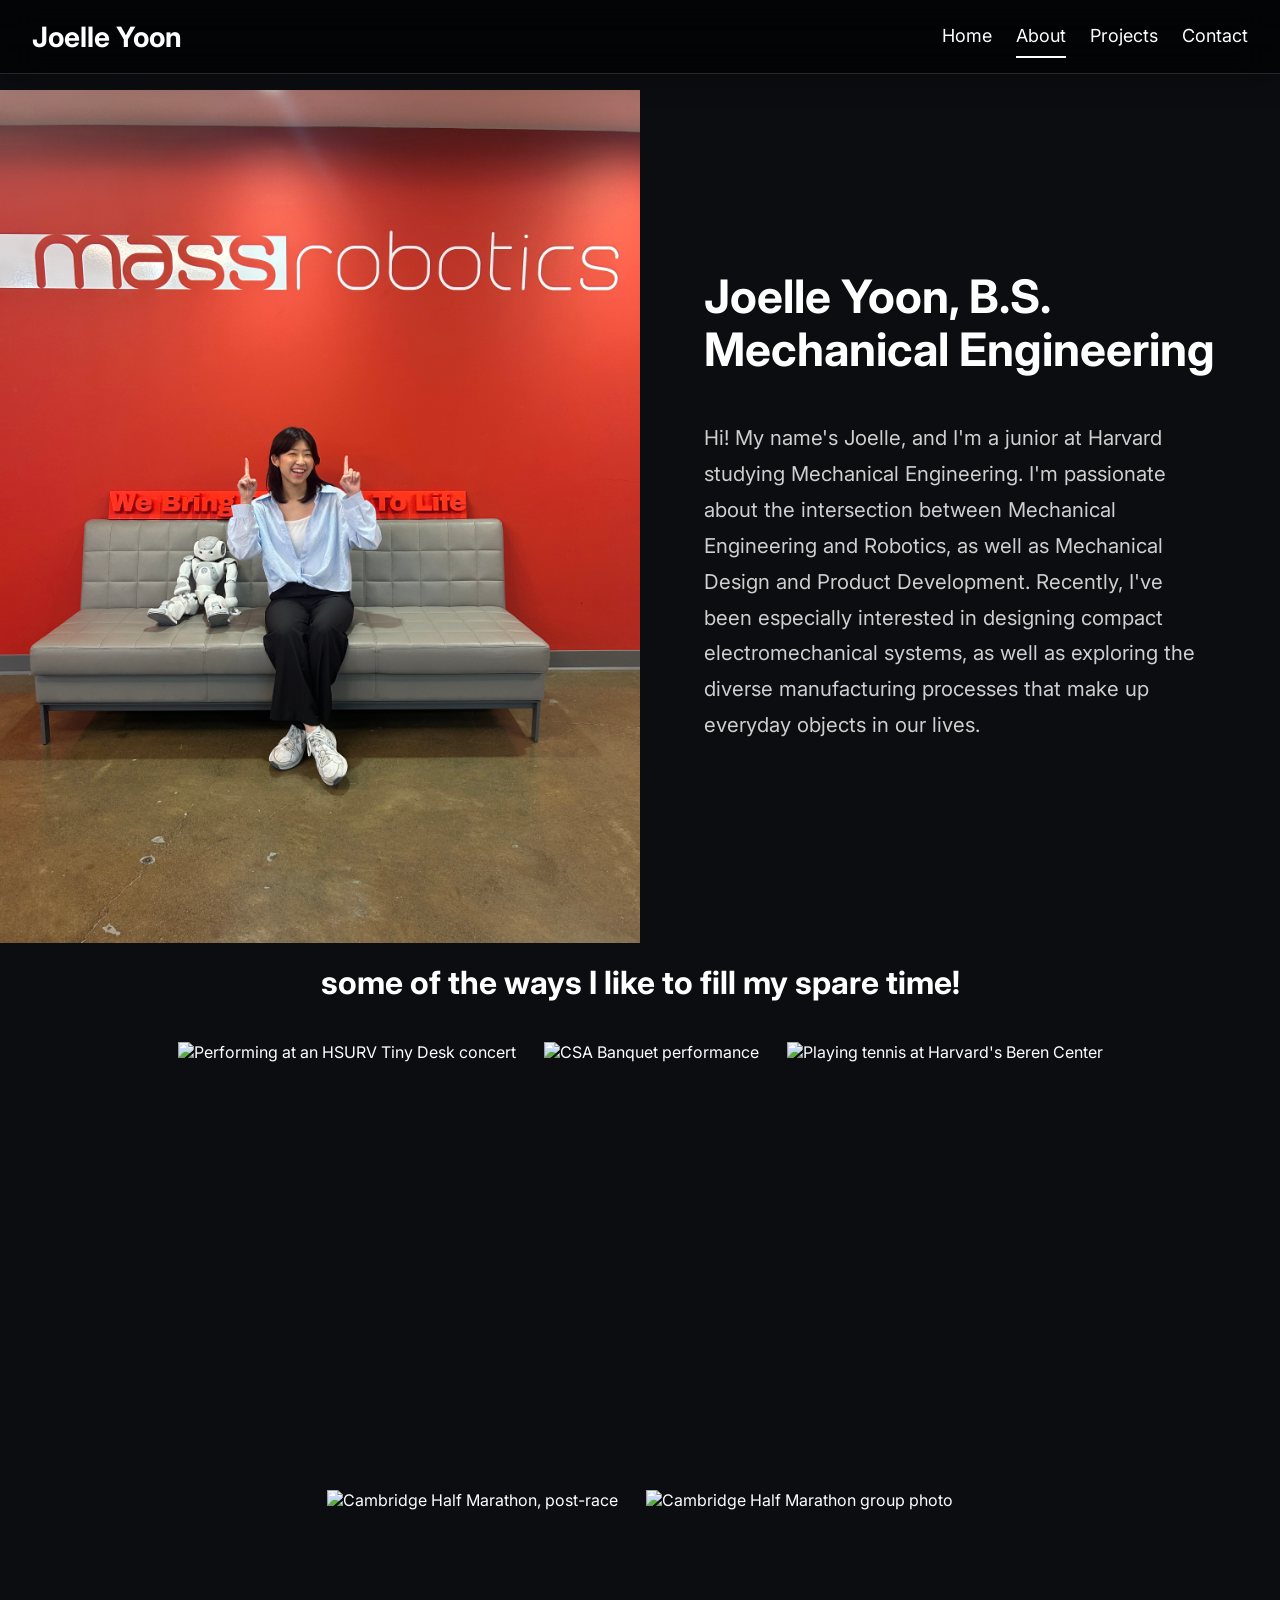
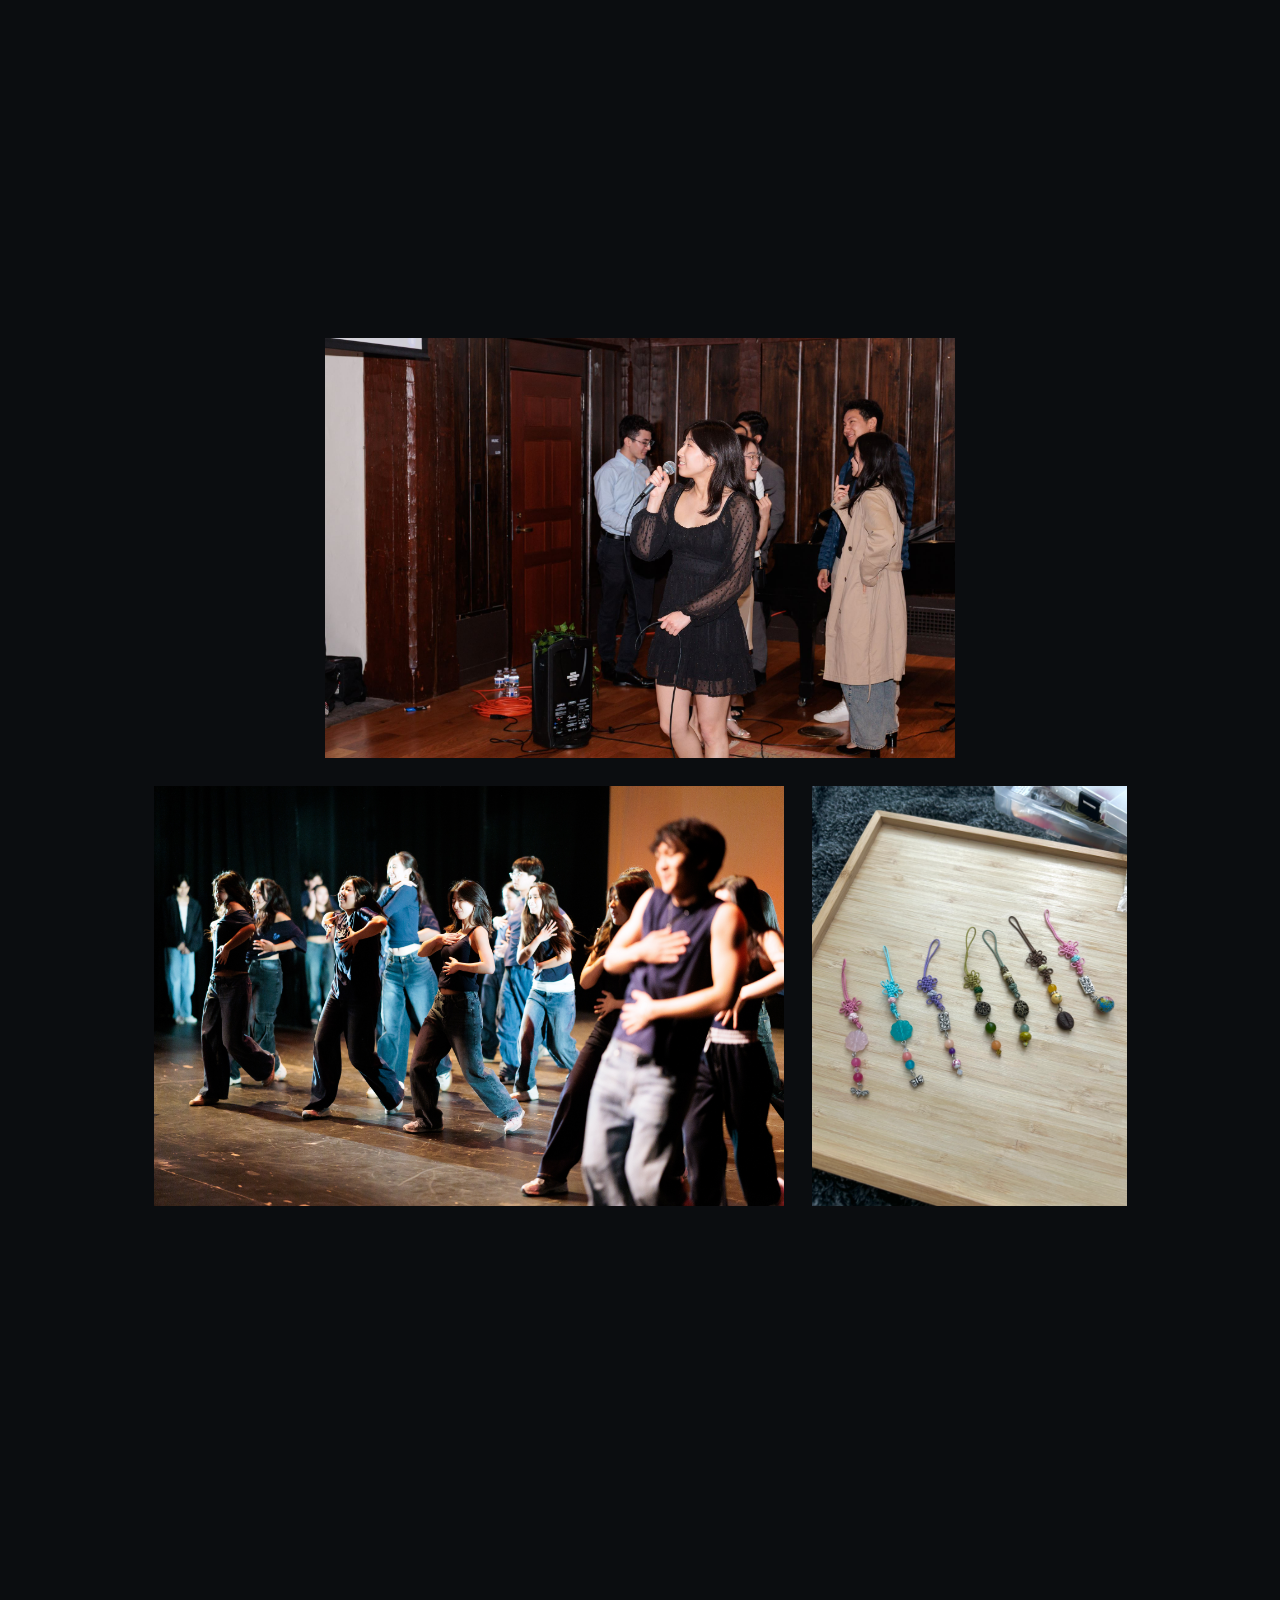
==== about.html @ 2a7a7ce9 "Updated index and about pages" ====
<!DOCTYPE html>
<html lang="en">

<head>
  <meta charset="UTF-8">
  <!-- Adjusts sizing for mobile devices -->
  <meta name="viewport" content="width=device-width, initial-scale=1.0"> 
  <title>Joelle Yoon | About</title>
  <link rel="stylesheet" href="css/styles.css">

  <link rel="preconnect" href="https://fonts.googleapis.com">
  <link rel="preconnect" href="https://fonts.gstatic.com" crossorigin>
  <link href="https://fonts.googleapis.com/css2?family=Inter:wght@100..900&display=swap" rel="stylesheet">
</head>


<body>

    <header>
        <div class="logo">
            <a href="index.html">Joelle Yoon</a>
        </div>

        <nav>
            <a href="index.html">Home</a>
            <a href="about.html" class = "active">About</a>
            <a href="projects.html">Projects</a>
            <a href="contact.html">Contact</a>
        </nav>
    </header>


    <div class="about-container">

        <img src="images/internship.jpg" alt="Profile Picture" class="profile-pic">

        <div class="about-text">
            <h1>Joelle Yoon, B.S. Mechanical Engineering</h1>
            <p>
                Hi! My name's Joelle, and I'm a junior at Harvard studying Mechanical Engineering. 
                I'm passionate about the intersection between Mechanical Engineering and Robotics, 
                as well as Mechanical Design and Product Development. 
                Recently, I've been especially interested in designing compact electromechanical systems, 
                as well as exploring the diverse manufacturing processes 
                that make up everyday objects in our lives.
            </p>
        </div>

    </div>

    <section class="hobbies">

        <div class="hobbies-container">

            <h2 class="hobbies-heading">some of the ways I like to fill my spare time!</h2>

            <div class="hobby-gallery">
                <figure class="hobby-photo">
                    <img src="images/hobbies/tinydesk2.JPEG" alt="Performing at an HSURV Tiny Desk concert">
                    <figcaption>organizing & performing at the 2025 HSURV Tiny Desk concert!</figcaption>
                </figure>
                <figure class="hobby-photo">
                    <img src="images/hobbies/csabanquet.JPEG" alt="CSA Banquet performance">
                    <figcaption>singing a duet at the 2026 CSA Banquet!</figcaption>
                </figure>
                <figure class="hobby-photo">
                    <img src="images/hobbies/tennis1.jpg" alt="Playing tennis at Harvard's Beren Center">
                    <figcaption>playing tennis at harvard's beren center!</figcaption>
                </figure>
                <figure class="hobby-photo">
                    <img src="images/hobbies/cambridgehalf1.jpg" alt="Cambridge Half Marathon, post-race">
                    <figcaption>2025 Cambridge Half Marathon!</figcaption>
                </figure>
                <figure class="hobby-photo">
                    <img src="images/hobbies/cambridgehalf2.jpg" alt="Cambridge Half Marathon group photo">
                    <figcaption>2025 Cambridge Half Marathon - post race with friends :)</figcaption>
                </figure>
                <figure class="hobby-photo">
                    <img src="images/hobbies/singing_2026.JPG" alt="Singing at a friend's birthday party!">
                    <figcaption>late night karaoke!</figcaption>
                </figure>
                <figure class="hobby-photo">
                    <img src="images/hobbies/aadt_spring_2026.JPG" alt="Harvard AADT Spring 2026 Showcase!">
                    <figcaption>getting my groove on at Harvard's Spring 2026 AADT Showcase!</figcaption>
                </figure>
                <figure class="hobby-photo">
                    <img src="images/hobbies/maedeup.jpg" alt="Korean traditional knot (maedeup) keychains">
                    <figcaption>korean knot (maedeup) keychains with mom &lt;3</figcaption>
                </figure>
                <figure class="hobby-photo">
                    <img src="images/hobbies/whimseas_demo.jpg" alt="Cam and follower demo for WHIMSEAS at Harvard Fall 2026 Club Fair!">
                    <figcaption>cam-and-follower demo for WHIMSEAS for Harvard's 2026 Club Fair!</figcaption>
                </figure>
            </div>

        </div>

    </section>


    <div id="hobby-lightbox" class="hobby-lightbox">
        <span class="hobby-lightbox-close">&times;</span>

        <img id="hobby-lightbox-img" src="" alt="">
    </div>

    <script src="js/about.js"></script>

    <script>
        // Scroll-reveal for hobby gallery photos (fades/slides in as they enter view)
        document.addEventListener("DOMContentLoaded", function () {
            var photos = document.querySelectorAll(".hobby-gallery img");

            if (!("IntersectionObserver" in window)) {
                photos.forEach(function (img) { img.classList.add("in-view"); });
                return;
            }

            var observer = new IntersectionObserver(function (entries, obs) {
                entries.forEach(function (entry) {
                    if (entry.isIntersecting) {
                        entry.target.classList.add("in-view");
                        obs.unobserve(entry.target);
                    }
                });
            }, { threshold: 0.15 });

            photos.forEach(function (img) { observer.observe(img); });
        });
    </script>

</body>

</html>
---- css/styles.css ----
/* =========================================
   GLOBAL
========================================= */

* {
    box-sizing: border-box;
}


/* body {
    margin: 0;
    background-color: black;
    color:white;  
    font-family: "Inter", sans-serif;
} */

body {
  margin: 0;
  background-color: #0b0d10;
  color: white;
  font-family: "Inter", sans-serif;
}

/* =========================================
   HEADER
========================================= */

main {
    padding-top: 90px;
}

/* old header {
    position: fixed;
    top: 0;
    left: 0;

    width: 100%;

    display: flex;
    justify-content: space-between;
    align-items: center;

    background-color: #333;
    
    padding: 15px 32px;

    z-index: 1000;
    transition: transform 0.3s ease;
} */

header {
    position: fixed;
    top: 0;
    left: 0;
    width: 100%;

    display: flex;
    justify-content: space-between;
    align-items: center;

    padding: 15px 32px;

    background: rgba(0, 0, 0, 0.68);
    border-bottom: 1px solid rgba(255, 255, 255, 0.14);

    backdrop-filter: blur(18px) saturate(140%);
    -webkit-backdrop-filter: blur(18px) saturate(140%);

    box-shadow: 0 8px 28px rgba(0, 0, 0, 0.22); 

    z-index: 1000;
    transition: transform 0.3s ease;
}

header.hide {
    transform: translateY(-100%);
}

.logo {
    flex-shrink: 0;
}

.logo a {
    color: white;
    text-decoration: none;
    font-size: 28px;
    font-weight: bold;
}

nav {
    display: flex;
    /* gap: 30px; */
    gap: 24px;
    flex-wrap: nowrap;
}

nav a {
    color: white;
    text-decoration: none;
    font-size: 18px;

    padding: 10px 0;
    border-bottom: 2px solid transparent;
    transition: border-color 0.3s;

    white-space: nowrap; /* prevents text from wrapping to the next line */
}

nav a:hover {
    border-bottom-color: #66ccff
}

nav a.active {
    border-bottom-color: white;
}

/* =========================================
   HOME PAGE
========================================= */

.projects {
    display: grid;
    grid-template-columns: repeat(3, 1fr);
    gap: 30px; /* horizontal padding */
    padding: 40px; /* vertical padding */
}

.project-card {
    position: relative;
    display: block;
    overflow: hidden;
    border-radius: 10px;
}

.project-card img {
    width: 100%;
    height: 600px;
    object-fit: cover;
    border-radius: 10px;
    transition: transform 0.3s;
}

.project-card:hover img {
    transform: scale(1.05);
}

.overlay {
    position: absolute;
    top: 0;
    left: 0;

    width: 100%;
    height: 100%;

    background: rgba(0, 0, 0, 0.5);

    display: flex;
    justify-content: center;
    align-items: center;

    opacity: 0;
    transition: opacity 0.3s;
}

.overlay h3 {
    color: white;
    margin: 0;
    font-size: 24px;
}

.project-card:hover .overlay {
    opacity: 1;
}

/* =========================================
   ABOUT PAGE
========================================= */

.profile-pic {
  width: 50%;
  height: 100%;
  object-fit: cover;
  display: block;
}

.about-container {
    display: flex;
    align-items: stretch;
    margin-top: 90px;
    min-height: calc(100vh - 90px);
    gap: 0;
    padding: 0;
}

.about-text {
    flex: 1;
    display: flex;
    flex-direction: column;
    justify-content: center;
    padding: 3rem clamp(1.5rem, 5vw, 4rem);
}

.about-text h1 {
    margin: 0 0 1.5rem;
    font-size: clamp(2.2rem, 3.6vw, 3.2rem);
    line-height: 1.15;
}

.about-text p {
    line-height: 1.75;
    font-size: clamp(1.1rem, 1.6vw, 1.35rem);
    color: #cfcfcf;
    max-width: 60ch;
}


.hobbies {
    margin-top: 20px;
    padding-bottom: 80px;
}

.hobbies-container {
    max-width: 80vw;
    margin: 0 auto;
    padding: 0;
}

.hobbies-heading {
    text-align: center;
    font-size: clamp(1.5rem, 2.8vw, 2rem);
    margin: 0 0 2.5rem;
}

.hobby-gallery {
    display: flex;
    flex-wrap: wrap;
    justify-content: center;
    gap: 28px;
}

.hobby-photo {
    position: relative;
    margin: 0;
    cursor: zoom-in;
}

.hobby-photo img {
    height: 420px;
    width: auto;
    object-fit: contain;
    display: block;

    opacity: 0;
    transform: translateY(28px);
    transition: opacity 0.7s ease, transform 0.7s ease, filter 0.25s ease;
}

.hobby-photo img.in-view {
    opacity: 1;
    transform: translateY(0);
}

.hobby-photo:hover img {
    filter: brightness(1.08);
}

.hobby-photo figcaption {
    position: absolute;
    left: 0;
    right: 0;
    bottom: 0;

    padding: 0.5rem 0.75rem;
    background: linear-gradient(180deg, rgba(0, 0, 0, 0) 0%, rgba(0, 0, 0, 0.75) 100%);

    color: white;
    font-size: 0.75rem;
    letter-spacing: 0.02em;

    opacity: 0;
    transform: translateY(6px);
    transition: opacity 0.2s ease, transform 0.2s ease;
    pointer-events: none;
}

.hobby-photo:hover figcaption {
    opacity: 1;
    transform: translateY(0);
}

@media (prefers-reduced-motion: reduce) {
    .hobby-gallery img {
        transition: none;
        opacity: 1;
        transform: none;
    }
}

@media (max-width: 700px) {
    .hobby-photo img {
        height: 220px;
    }
}

@media (max-width: 750px) {
    .about-container {
        flex-direction: column;
        min-height: auto;
    }

    .profile-pic {
        width: 100%;
        height: 50vh;
    }

    .about-text {
        padding: 2rem clamp(1.5rem, 5vw, 4rem);
    }
}




/* Hobby image lightbox */
.hobby-lightbox {
    display: none;
    position: fixed;
    inset: 0;

    background: rgba(0, 0, 0, 0.85);

    justify-content: center;
    align-items: center;

    z-index: 1000;
}

.hobby-lightbox img {
    max-width: 90vw;
    max-height: 90vh;
    object-fit: contain;
    border-radius: 12px;
}

.hobby-lightbox-close {
    position: absolute;
    top: 20px;
    right: 30px;

    color: white;
    font-size: 42px;
    font-weight: 300;

    cursor: pointer;
    user-select: none;
}

.hobby-lightbox-close:hover {
    opacity: 0.7;
}



/* =========================================
   PROJECTS PAGE
========================================= */


.project, 
.project-subsection {
    display: flex;
    align-items: flex-start;
    justify-content: space-between;

    gap: 60px;
}

.project {
    padding: 40px 40px; /* top/bottom, left/right */
}

.project-text {
    flex: 1.2;
    
}

.badge { /* Research project badges */
    display: inline-block;
    padding: 6px 12px;
    margin-right: 8px;
    margin-bottom: 10px;

    background: #444;
    color: white;

    border-radius: 999px;
    font-size: 14px;
}


/* =========================================
   SECTION DIVIDER
=========================================
*/

.section-divider {
    display: flex;
    align-items: center;
    justify-content: center;

    gap: 8px;

    margin: 80px 0;
}


/* =========================================
   GEAR ANIMATION   
========================================= */
@keyframes spinCW {
    from {
        transform: rotate(0deg);
    }
    to {
        transform: rotate(360deg);
    }
}

@keyframes spinCCW {
    from {
        transform: rotate(360deg);
    }
    to {
        transform: rotate(0deg);
    }
}

.gear1,
.gear2,
.gear3 {
    width: 28px;
}

.gear1 {
    animation: spinCW 10s linear infinite;
}

.gear2 {
    animation: spinCCW 10s linear infinite;
    margin: 0 -7px; /* move middle gear closer to left and right gears */
}

.gear3 {
    animation: spinCW 10s linear infinite;
}

.divider-gears {
    display: flex;
    align-items: center;
    justify-content: center;

    margin-top: 100px;
    margin-bottom: 80px;
}

/* RESEARCH PROJECTS */

.project-image {
    flex: 0.8;

    display: flex;
    justify-content: center;
    align-items: flex-start;
}

.project-image > img {
    width: 100%;
    border-radius: 10px; 

    width: 70%;
    height: auto;
    display: block;
    margin: 0 auto;
}

.project-subsection {
    padding: 0px 40px 80px 40px;
}

.project-text li {
    margin-bottom: 12px;
}

.project-text li:last-child {
    margin-bottom: 0;
}


/* DESIGN EVOLUTION */
.carousel {
    position: relative;
    max-width: 450px;
    margin: 0 auto;
}

.carousel-item {
    display: none;
    margin: 0;

    border-radius: 10px;
    overflow: hidden;
}

.carousel-item a {
    display: block;
}

.carousel-item.active {
    display: block;
}

.carousel img {
    width: 100%;
    height: 320px;

    object-fit: contain;

    display: block;

    border-radius: 10px;

}


.carousel figcaption {
    margin-top: 10px;
    text-align: center;
    color: #bbb;

    font-family: "Inter", sans-serif;
    font-size: 14px;
    font-weight: 500;
    font-style: bold;
}


.carousel-btn {
    position: absolute;
    top: 45%;
    transform: translateY(-50%);

    width: 40px;
    height: 40px;

    border: none;
    border-radius: 50%;

    background: rgba(0,0,0,0.6);
    color: white;

    font-size: 22px;
    cursor: pointer;

    z-index: 2;
}

.carousel-btn:disabled { /* dims arrows on first and last image in carousel */
  opacity: 0.3;
  cursor: not-allowed;
}


.prev {
    left: -20px;
}

.next {
    right: -20px;
}

.carousel-dots {
    display: flex;
    justify-content: center;
    gap: 10px;

    margin-top: 15px;
}

.dot {
    width: 10px;
    height: 10px;

    background: gray;
    border-radius: 50%;

    cursor: pointer;
}

.dot.active {
    background: white;
}


/* =========================================
   CIRCUIT TRACE SECTION DIVIDER
========================================= */
.line {
    flex: 1;
    height: 1px;

    /* background: rgba(0,220,180,.25); */
    background: rgba(255,255,255,.25);
}

.pcb-divider {
    width: 45px;
    height: auto;
}

.trace {
    fill: none;

    /* stroke: rgb(0,220,180); */
    stroke: rgb(255,255,255);
    stroke-width: 4;

    stroke-linecap: round;
    stroke-linejoin: round;

    stroke-dasharray: 500;
    stroke-dashoffset: 500;

    /* animation: drawTrace .8s forwards; */
    animation: drawTrace 5s ease-in-out infinite;
}

.trace1 {
    animation-delay: 0s;
}

.trace2 {
    animation-delay: .4s;
}

.trace3 {
    animation-delay: .8s;
}

.trace4 {
    animation-delay: 1.2s;
}

@keyframes drawTrace {

    0% {
        stroke-dashoffset: 500;
    }

    40% {
        stroke-dashoffset: 0;
    }

    80% {
        stroke-dashoffset: 0;
    }

    100% {
        stroke-dashoffset: 500;
    }

}

/* ES50 */
.es50-container {
    display: flex;
    flex-direction: column;
    align-items: center;
}

.es50-gallery {
    display: grid;
    grid-template-columns: repeat(2, 1fr);
    gap: 15px;
}

.es50-gallery img {
    width: 100%;
    height: 220px;
    object-fit: cover;
    border-radius: 10px;
}

.es50-gallery figure {
  position: relative;
  margin: 0;
}

.es50-gallery figcaption {
    position: absolute;

    left: 15px;
    bottom: 15px;

    background: rgba(60, 60, 60, 0.8);
    color: white;

    padding: 5px 8px;

    border-radius: 10px;

    font-size: 12px;
    font-weight: 500;
}


/* ROBOT DIVIDER */
/* .line {
    width: 120px;
    height: 1px;

    background: rgba(255,255,255,.25);
} */

@keyframes drive {

    0% {
        transform: translateX(-30px);
    }

    40% {
        transform: translateX(30px);
    }

    60% {
        transform: translateX(30px);
    }

    100% {
        transform: translateX(-30px);
    }

}
 
.robot-divider {
    width: 55px;
    height: auto;

    animation: drive 6s ease-in-out infinite;
}


/* =========================================
   ES51 GALLERY
========================================= */

.es51-gallery {
    display: grid;
    grid-template-columns: repeat(2, 1fr);
    gap: 15px;

    max-width: 650px;
    margin: 0 auto;
}

.es51-gallery figure {
    margin: 0;
    position: relative;
}

.es51-gallery img {
    width: 100%;
    height: 200px;
    object-fit: cover;

    display: block;
    border-radius: 10px;
}

.es51-gallery figcaption {
    position: absolute;

    left: 15px;
    bottom: 15px;

    background: rgba(60, 60, 60, 0.8);
    color: white;

    padding: 5px 8px;

    border-radius: 10px;

    font-size: 12px;
    font-weight: 500;
}

.project-button {
    display: inline-block;

    margin-top: 20px;
    padding: 12px 20px;

    background-color: #444;
    color: white;

    text-decoration: none;
    border-radius: 8px;

    transition: background-color 0.3s;
}

.project-button:hover {
    background-color: #66ccff;
    color: black;
}


/* Team photo spans both columns */

.es51-gallery .bottom {
    grid-column: 1 / 3;
}

.es51-gallery .bottom img {
    height: 180px;
}


/* SPRING DIVIDER */
.spring-divider {
    width: 40px;
    height: auto;

    transform-origin: center center;

    animation: oscillate 2s ease-in-out infinite;
}


@keyframes oscillate {

    0% {
        transform: rotate(-18deg);
    }

    50% {
        transform: rotate(18deg);
    }

    100% {
        transform: rotate(-18deg);
    }

}



/* =========================================
   ES125 GALLERY
========================================= */

.es125-gallery {
    display: grid;
    grid-template-columns: repeat(2, 1fr);
    gap: 15px;

    max-width: 650px;
    margin: 0 auto;
}

.es125-gallery figure {
    margin: 0;
    position: relative;
}

.es125-gallery img {
    width: 100%;
    height: 200px;
    object-fit: cover;

    display: block;
    border-radius: 10px;
}

.es125-gallery figcaption {
    position: absolute;

    left: 15px;
    bottom: 15px;

    background: rgba(60, 60, 60, 0.8);
    color: white;

    padding: 5px 8px;

    border-radius: 10px;

    font-size: 12px;
    font-weight: 500;
}

.es125-gallery .bottom {
    grid-column: 1 / 3;
}

.es125-gallery .bottom img {
    height: 180px;
}

/* Video overlay */

.video-preview a {
    display: block;
    position: relative;
}

.play-button {
    position: absolute;

    top: 50%;
    left: 50%;

    transform: translate(-50%, -50%);

    width: 70px;
    height: 70px;

    border-radius: 50%;

    background: rgba(0,0,0,0.65);

    color: white;

    display: flex;
    justify-content: center;
    align-items: center;

    font-size: 34px;
}

.video-preview:hover .play-button {
    background: rgba(102,204,255,0.9);
}


/* BRIDGE DIVIDER */
.bridge-divider {
    display: flex;
    align-items: center;
    justify-content: center;
}

.triangle {
    width: 20px;

    opacity: 0;

    animation: buildBridge 2.8s infinite;
}

.triangle:nth-child(1) { animation-delay: 0s; }
.triangle:nth-child(2) { animation-delay: .2s; }
.triangle:nth-child(3) { animation-delay: .4s; }
.triangle:nth-child(4) { animation-delay: .6s; }
.triangle:nth-child(5) { animation-delay: .8s; }
.triangle:nth-child(6) { animation-delay: 1s; }
.triangle:nth-child(7) { animation-delay: 1.2s; }

@keyframes buildBridge {

    0% {
        opacity: 0;
        transform: translateY(4px);
    }

    20% {
        opacity: 1;
        transform: translateY(0);
    }

    80% {
        opacity: 1;
    }

    100% {
        opacity: 0;
    }

}


/* =========================================
   ES120 BRIDGE GALLERY
========================================= */

.bridge-gallery {
    display: grid;
    grid-template-columns: repeat(2, 1fr);
    gap: 15px;

    max-width: 650px;
    margin: 0 auto;
}

.bridge-gallery figure {
    margin: 0;
    position: relative;
}

.bridge-gallery img {
    width: 100%;
    height: 200px;
    object-fit: cover;

    display: block;
    border-radius: 10px;
}

.bridge-gallery figcaption {
    position: absolute;

    left: 15px;
    bottom: 15px;

    background: rgba(60,60,60,0.8);
    color: white;

    padding: 5px 8px;

    border-radius: 10px;

    font-size: 12px;
    font-weight: 500;
}


/* LIGHTBOX FOR FULL IMAGE VIEWING */
/* Make gallery images look clickable */
.project-gallery img,
.carousel-item img {
    cursor: pointer;
    transition: transform 0.2s ease;
}

.project-gallery img:hover,
.carousel-item img:hover {
    transform: scale(1.02);
}


/* Full-screen overlay */
.lightbox {
    display: none;

    position: fixed;
    inset: 0;

    background: rgba(0, 0, 0, 0.85);

    justify-content: center;
    align-items: center;

    z-index: 1000;
}

/* Enlarged image */
.lightbox img {
    max-width: 90vw;
    max-height: 90vh;

    object-fit: contain;
    border-radius: 12px;
}

/* Close button */
.lightbox-close {
    position: absolute;
    top: 20px;
    right: 30px;

    color: white;
    font-size: 42px;
    font-weight: 300;

    cursor: pointer;
    user-select: none;
}

.lightbox-close:hover {
    opacity: 0.7;
}

.lightbox video {
    display: none;

    max-width: 90vw;
    max-height: 90vh;

    border-radius: 12px;
}

/* LIGHTBOX DESCRIPTION TEXT */
/* .lightbox-content {
  display: flex;
  align-items: center;
  gap: 2rem;
  width: min(1200px, 90vw);
  max-height: 90vh;
} */

.lightbox-content {
  display: flex;
  justify-content: center;
  align-items: center;
  gap: 2rem;

  width: 90vw;
  max-width: 1200px;
  max-height: 90vh;
}

.lightbox-content #lightbox-img {
  max-width: min(70vw, 800px);
  max-height: 85vh;
  object-fit: contain;
}

.lightbox-description {
  display: none;
  max-width: 300px;
  padding: 1.5rem;
  border-left: 2px solid #66ccff;
  background: #1b1b1b;
  color: white;
  line-height: 1.65;
}

.lightbox-description-label {
  margin: 0 0 0.65rem;
  color: #66ccff;
  font-size: 0.78rem;
  font-weight: 700;
  letter-spacing: 0.12em;
  text-transform: uppercase;
}

.lightbox-description p:last-child {
  margin: 0;
}

.lightbox-content video {
  max-width: 90vw;
  max-height: 85vh;
}

@media (max-width: 800px) {
  .lightbox-content {
    flex-direction: column;
    overflow-y: auto;
  }

  /* .lightbox-content #lightbox-img {
    max-width: 90vw;
    max-height: 65vh;
  } */

  .lightbox-content #lightbox-img {
    max-width: min(70vw, 800px);
    max-height: 85vh;
    object-fit: contain;
  }

  .lightbox-description {
    width: 100%;
    max-width: 90vw;
    border-left: 0;
    border-top: 2px solid #66ccff;
  }
}

/* END OF LIGHTBOX DESCRIPTION TEXT */





/* CONTACT PAGE */
.contact-container {
    max-width: 650px;
    margin: 100px auto;
    padding: 0 20px;
}

.contact-container h3 {
  margin-bottom: 0px;
  font-size: 1.6rem;
}

.contact-subtitle {
    margin-bottom: 40px;
    color: #666;
}

.contact-list {
    display: flex;
    flex-direction: column;
    gap: 28px;
}

.contact-item {
    display: flex;
    align-items: center;
    gap: 20px;
}

.contact-item img {
    width: 28px;
    height: 28px;
    flex-shrink: 0;
}

.contact-item a {
    text-decoration: none;
    color: inherit;
    font-size: 1.1rem;
}

.contact-item a:hover {
    text-decoration: underline;
}

/* robot sprite */
.contact-content {
  display: flex;
  align-items: center;
  justify-content: space-between;
  gap: 3rem;
}

.contact-list {
  flex: 1;
}

.contact-robot {
  flex: 0 0 auto;
  display: flex;
  justify-content: center;
}

.contact-robot img {
  width: 190px;
  height: auto;
  animation: eva-float-bounce 3.6s cubic-bezier(0.45, 0, 0.55, 1) infinite;
}

@keyframes eva-float-bounce {
  0%,
  100% {
    transform: translateY(0);
  }

  50% {
    transform: translateY(-20px);
  }
}



@media (max-width: 700px) {
  .contact-content {
    flex-direction: column;
    align-items: flex-start;
    gap: 2rem;
  }

  .contact-robot {
    align-self: center;
  }

  .contact-robot img {
    width: 160px;
  }
}

@media (prefers-reduced-motion: reduce) {
  .contact-robot img {
    animation: none;
  }
}






/* HOME PAGE — SCROLLABLE PROJECT LIST */

.home-main {
  padding: 6rem 1.5rem 4rem;
}

.home-intro {
  margin-bottom: 4rem;
}

.home-hero-photo {
  position: relative;
  width: 100vw;
  margin-left: calc(50% - 50vw);
  margin-right: calc(50% - 50vw);
  margin-top: -6rem;
  margin-bottom: 3rem;
  height: 68vh;
  min-height: 420px;
  overflow: hidden;
}

.home-hero-photo img {
  width: 100%;
  height: 100%;
  object-fit: cover;
  display: block;
}

.home-hero-photo::after {
  content: "";
  position: absolute;
  inset: 0;
  background: linear-gradient(
    180deg,
    rgba(0, 0, 0, 0) 55%,
    rgba(0, 0, 0, 0.85) 100%
  );
}

.home-hero-caption {
  position: absolute;
  left: 0;
  right: 0;
  bottom: 0;
  z-index: 1;
  padding: 1.5rem clamp(1.5rem, 6vw, 4rem);
}

.home-hero-label {
  margin: 0 0 0.5rem;
  font-size: clamp(1rem, 1.6vw, 1.3rem);
  font-weight: 700;
  letter-spacing: 0.08em;
  text-transform: uppercase;
  color: #66ccff;
}

.home-hero-caption h1 {
  margin: 0;
  font-size: clamp(1.8rem, 4vw, 2.6rem);
  line-height: 1.05;
  color: white;
}

.home-hero-sub {
  margin: 0.75rem 0 0;
  font-size: clamp(1.1rem, 1.8vw, 1.4rem);
  line-height: 1.5;
  max-width: 620px;
  color: #e6e6e6;
}

.home-intro-label {
  margin: 0 0 0.6rem;
  font-size: 0.82rem;
  font-weight: 700;
  letter-spacing: 0.12em;
  text-transform: uppercase;
  color: #66ccff;
}

.home-projects {
  max-width: 1100px;
  margin: 0 auto;
  display: flex;
  flex-direction: column;
  gap: 1.25rem;
}

.home-project-row {
  display: flex;
  align-items: center;
  gap: 2.5rem;

  padding: 1.5rem 0;
  border-bottom: 1px solid rgba(255, 255, 255, 0.08);

  text-decoration: none;
  color: inherit;

  transition: transform 200ms ease;
}

.home-project-row:last-child {
  border-bottom: none;
}

.home-project-row:nth-child(even) {
  flex-direction: row-reverse;
}

.home-project-row:hover {
  transform: translateY(-2px);
}

.home-project-image {
  flex: 0 0 auto;
  width: min(520px, 52%);
  aspect-ratio: 4 / 3;
  border-radius: 12px;
  overflow: hidden;
}

.home-project-image img {
  width: 100%;
  height: 100%;
  object-fit: cover;
  display: block;
  transition: transform 300ms ease;
}

.home-project-row:hover .home-project-image img {
  transform: scale(1.04);
}

.home-project-text {
  flex: 1;
  min-width: 0;
}

.home-project-label {
  margin: 0 0 0.4rem;
  font-size: 0.78rem;
  font-weight: 700;
  letter-spacing: 0.1em;
  text-transform: uppercase;
  color: #66ccff;
}

.home-project-text h2 {
  margin: 0 0 0.6rem;
  font-size: clamp(1.3rem, 2.4vw, 1.8rem);
  line-height: 1.15;
}

.home-project-text > p {
  margin: 0 0 1rem;
  color: #cfcfcf;
  line-height: 1.55;
  max-width: 60ch;
}

.home-project-link {
  display: inline-block;
  font-weight: 700;
  color: white;
  transition: transform 180ms ease;
}

.home-project-row:hover .home-project-link {
  transform: translateX(4px);
}

@media (max-width: 750px) {
  .home-main {
    padding: 5rem 1rem 3rem;
  }

  .home-intro {
    margin-bottom: 2.5rem;
  }

  .home-project-row,
  .home-project-row:nth-child(even) {
    flex-direction: column;
    align-items: stretch;
    gap: 1.25rem;
  }

  .home-project-image {
    width: 100%;
  }
}

@media (max-width: 700px) {
  .home-hero-photo {
    height: 52vh;
    min-height: 340px;
  }
}
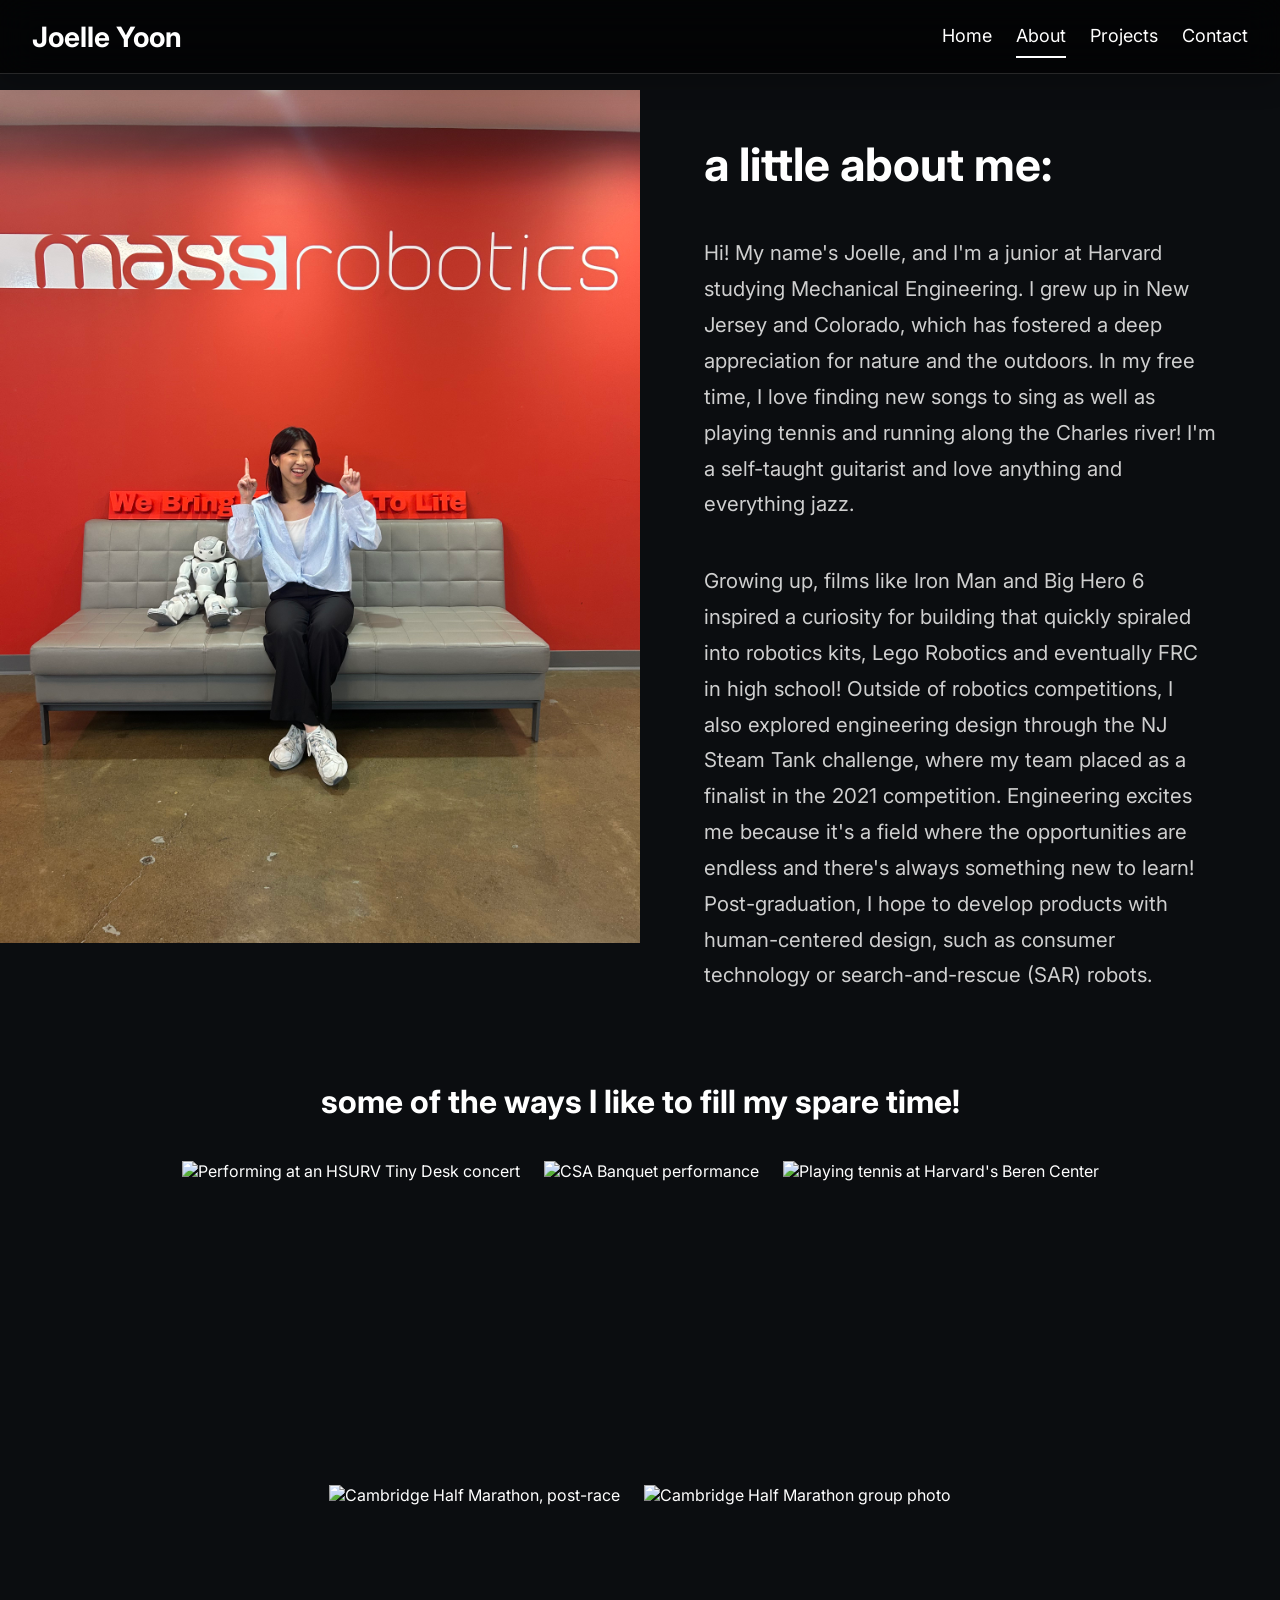
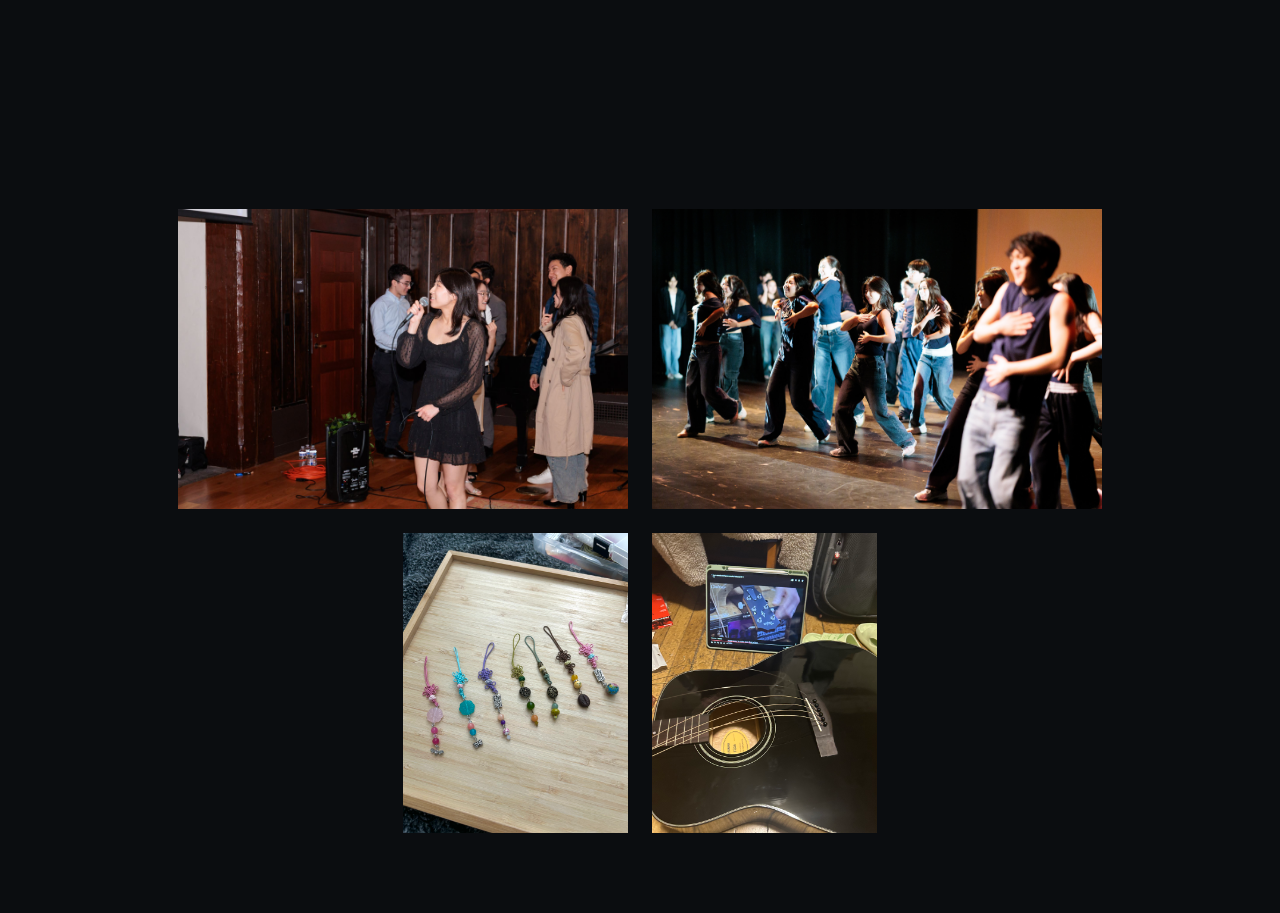
==== commit 0a23691d: "Updated index and about pages" ====
--- a/about.html
+++ b/about.html
@@ -35,14 +35,21 @@
         <img src="images/internship.jpg" alt="Profile Picture" class="profile-pic">
 
         <div class="about-text">
-            <h1>Joelle Yoon, B.S. Mechanical Engineering</h1>
+            <h1>a little about me:</h1>
             <p>
                 Hi! My name's Joelle, and I'm a junior at Harvard studying Mechanical Engineering. 
-                I'm passionate about the intersection between Mechanical Engineering and Robotics, 
-                as well as Mechanical Design and Product Development. 
-                Recently, I've been especially interested in designing compact electromechanical systems, 
-                as well as exploring the diverse manufacturing processes 
-                that make up everyday objects in our lives.
+                I grew up in New Jersey and Colorado, which has fostered a deep appreciation for nature
+                and the outdoors. In my free time, I love finding new songs to sing as well as playing tennis
+                and running along the Charles river! I'm a self-taught guitarist and love anything and everything jazz.
+            </p>
+                
+            <p>
+                Growing up, films like Iron Man and Big Hero 6 inspired a curiosity for building that quickly spiraled into 
+                robotics kits, Lego Robotics and eventually FRC in high school! Outside of robotics competitions, I also
+                explored engineering design through the NJ Steam Tank challenge, where my team placed as a finalist in the 2021 competition. 
+                Engineering excites me because it's a field where the opportunities are endless and there's always something new to learn! 
+                Post-graduation, I hope to develop products with human-centered design, such as consumer technology or search-and-rescue (SAR) robots.
+                
             </p>
         </div>
 
@@ -88,9 +95,10 @@
                     <figcaption>korean knot (maedeup) keychains with mom &lt;3</figcaption>
                 </figure>
                 <figure class="hobby-photo">
-                    <img src="images/hobbies/whimseas_demo.jpg" alt="Cam and follower demo for WHIMSEAS at Harvard Fall 2026 Club Fair!">
-                    <figcaption>cam-and-follower demo for WHIMSEAS for Harvard's 2026 Club Fair!</figcaption>
+                    <img src="images/hobbies/guitar_string.jpg" alt="Restringing my guitar!">
+                    <figcaption>Restringing my guitar!</figcaption>
                 </figure>
+    
             </div>
 
         </div>
--- a/css/styles.css
+++ b/css/styles.css
@@ -235,17 +235,17 @@
     display: flex;
     flex-wrap: wrap;
     justify-content: center;
-    gap: 28px;
+    gap: 24px;
 }
 
 .hobby-photo {
+    margin: 0;
     position: relative;
-    margin: 0;
     cursor: zoom-in;
 }
 
 .hobby-photo img {
-    height: 420px;
+    height: 300px;
     width: auto;
     object-fit: contain;
     display: block;
@@ -266,16 +266,17 @@
 
 .hobby-photo figcaption {
     position: absolute;
-    left: 0;
-    right: 0;
-    bottom: 0;
-
-    padding: 0.5rem 0.75rem;
-    background: linear-gradient(180deg, rgba(0, 0, 0, 0) 0%, rgba(0, 0, 0, 0.75) 100%);
-
+
+    left: 8px;
+    bottom: 8px;
+
+    background: rgba(60, 60, 60, 0.8);
     color: white;
-    font-size: 0.75rem;
-    letter-spacing: 0.02em;
+
+    padding: 5px 8px;
+
+    font-size: 12px;
+    font-weight: 500;
 
     opacity: 0;
     transform: translateY(6px);
@@ -298,7 +299,7 @@
 
 @media (max-width: 700px) {
     .hobby-photo img {
-        height: 220px;
+        height: 200px;
     }
 }
 
@@ -1299,79 +1300,101 @@
 }
 
 .home-intro {
-  margin-bottom: 4rem;
-}
-
-.home-hero-photo {
-  position: relative;
-  width: 100vw;
-  margin-left: calc(50% - 50vw);
-  margin-right: calc(50% - 50vw);
-  margin-top: -6rem;
-  margin-bottom: 3rem;
-  height: 68vh;
-  min-height: 420px;
+  margin-bottom: 5rem;
+}
+
+.home-hero-split {
+  display: flex;
+  align-items: center;
+  gap: clamp(2rem, 5vw, 4rem);
+  max-width: 1200px;
+  margin: 0 auto;
+}
+
+.home-hero-photo-card {
+  flex: 0 0 auto;
+  width: min(560px, 50%);
+  aspect-ratio: 1 / 1;
+  border-radius: 50%;
   overflow: hidden;
-}
-
-.home-hero-photo img {
+  box-shadow: 0 20px 45px rgba(0, 0, 0, 0.35);
+}
+
+.home-hero-photo-card img {
   width: 100%;
   height: 100%;
   object-fit: cover;
   display: block;
 }
 
-.home-hero-photo::after {
-  content: "";
-  position: absolute;
-  inset: 0;
-  background: linear-gradient(
-    180deg,
-    rgba(0, 0, 0, 0) 55%,
-    rgba(0, 0, 0, 0.85) 100%
-  );
-}
-
-.home-hero-caption {
-  position: absolute;
-  left: 0;
-  right: 0;
-  bottom: 0;
-  z-index: 1;
-  padding: 1.5rem clamp(1.5rem, 6vw, 4rem);
-}
-
-.home-hero-label {
-  margin: 0 0 0.5rem;
-  font-size: clamp(1rem, 1.6vw, 1.3rem);
+.home-hero-text {
+  flex: 1;
+  min-width: 0;
+}
+
+.home-hero-text h1 {
+  margin: 0 0 0.75rem;
+  line-height: 1.1;
+}
+
+.home-hero-greeting {
+  display: block;
+  font-size: clamp(2.6rem, 5.2vw, 4rem);
+}
+
+.home-hero-subtitle {
+  display: block;
+  margin-top: 0.25rem;
+  font-size: clamp(1.6rem, 3vw, 2.2rem);
+  font-weight: 500;
+  color: white;
+}
+
+.home-hero-role {
+  margin: 0 0 1.5rem;
+  font-size: clamp(1rem, 1.4vw, 1.15rem);
   font-weight: 700;
-  letter-spacing: 0.08em;
-  text-transform: uppercase;
   color: #66ccff;
 }
 
-.home-hero-caption h1 {
-  margin: 0;
-  font-size: clamp(1.8rem, 4vw, 2.6rem);
-  line-height: 1.05;
+.home-hero-desc {
+  margin: 0 0 1.25rem;
+  max-width: 58ch;
+  line-height: 1.7;
+  color: #cfcfcf;
+}
+
+.home-hero-actions {
+  display: flex;
+  flex-wrap: wrap;
+  gap: 1rem;
+  margin-top: 1.75rem;
+}
+
+.home-hero-button {
+  display: inline-block;
+  padding: 0.85rem 1.6rem;
+  border-radius: 999px;
+  background: white;
+  color: #1f1f1f;
+  font-weight: 700;
+  text-decoration: none;
+  transition: transform 180ms ease, background 180ms ease;
+}
+
+.home-hero-button:hover {
+  transform: translateY(-2px);
+  background: #f2f2f2;
+}
+
+.home-hero-button.secondary {
+  background: transparent;
   color: white;
-}
-
-.home-hero-sub {
-  margin: 0.75rem 0 0;
-  font-size: clamp(1.1rem, 1.8vw, 1.4rem);
-  line-height: 1.5;
-  max-width: 620px;
-  color: #e6e6e6;
-}
-
-.home-intro-label {
-  margin: 0 0 0.6rem;
-  font-size: 0.82rem;
-  font-weight: 700;
-  letter-spacing: 0.12em;
-  text-transform: uppercase;
-  color: #66ccff;
+  border: 1px solid rgba(255, 255, 255, 0.4);
+}
+
+.home-hero-button.secondary:hover {
+  background: rgba(255, 255, 255, 0.08);
 }
 
 .home-projects {
@@ -1462,8 +1485,77 @@
   transition: transform 180ms ease;
 }
 
-.home-project-row:hover .home-project-link {
-  transform: translateX(4px);
+.home-showcase {
+  max-width: 1100px;
+  margin: 5rem auto 0;
+}
+
+.home-showcase-heading {
+  text-align: center;
+  font-size: clamp(1.6rem, 2.8vw, 2.1rem);
+  margin: 0 0 2rem;
+}
+
+.home-showcase-gallery {
+  display: flex;
+  flex-wrap: wrap;
+  justify-content: center;
+  gap: 24px;
+}
+
+.home-showcase-gallery a {
+  display: block;
+  text-decoration: none;
+  color: inherit;
+}
+
+.home-showcase-gallery figure {
+  margin: 0;
+  position: relative;
+}
+
+.home-showcase-gallery img {
+  height: 300px;
+  width: auto;
+  object-fit: contain;
+  display: block;
+}
+
+.home-showcase-gallery figcaption {
+  position: absolute;
+
+  left: 8px;
+  bottom: 8px;
+
+  background: rgba(60, 60, 60, 0.8);
+  color: white;
+
+  padding: 5px 8px;
+
+  font-size: 12px;
+  font-weight: 500;
+
+  opacity: 0;
+  transform: translateY(6px);
+  transition: opacity 0.2s ease, transform 0.2s ease;
+  pointer-events: none;
+}
+
+.home-showcase-gallery figure:hover figcaption {
+  opacity: 1;
+  transform: translateY(0);
+}
+
+@media (max-width: 700px) {
+  .home-showcase-gallery img {
+    height: 200px;
+  }
+}
+
+@media (max-width: 750px) {
+  .home-showcase {
+    margin-top: 3.5rem;
+  }
 }
 
 @media (max-width: 750px) {
@@ -1473,6 +1565,24 @@
 
   .home-intro {
     margin-bottom: 2.5rem;
+  }
+
+  .home-hero-split {
+    flex-direction: column;
+    text-align: center;
+  }
+
+  .home-hero-photo-card {
+    width: min(360px, 80%);
+  }
+
+  .home-hero-desc {
+    margin-left: auto;
+    margin-right: auto;
+  }
+
+  .home-hero-actions {
+    justify-content: center;
   }
 
   .home-project-row,
@@ -1485,11 +1595,4 @@
   .home-project-image {
     width: 100%;
   }
-}
-
-@media (max-width: 700px) {
-  .home-hero-photo {
-    height: 52vh;
-    min-height: 340px;
-  }
 }
